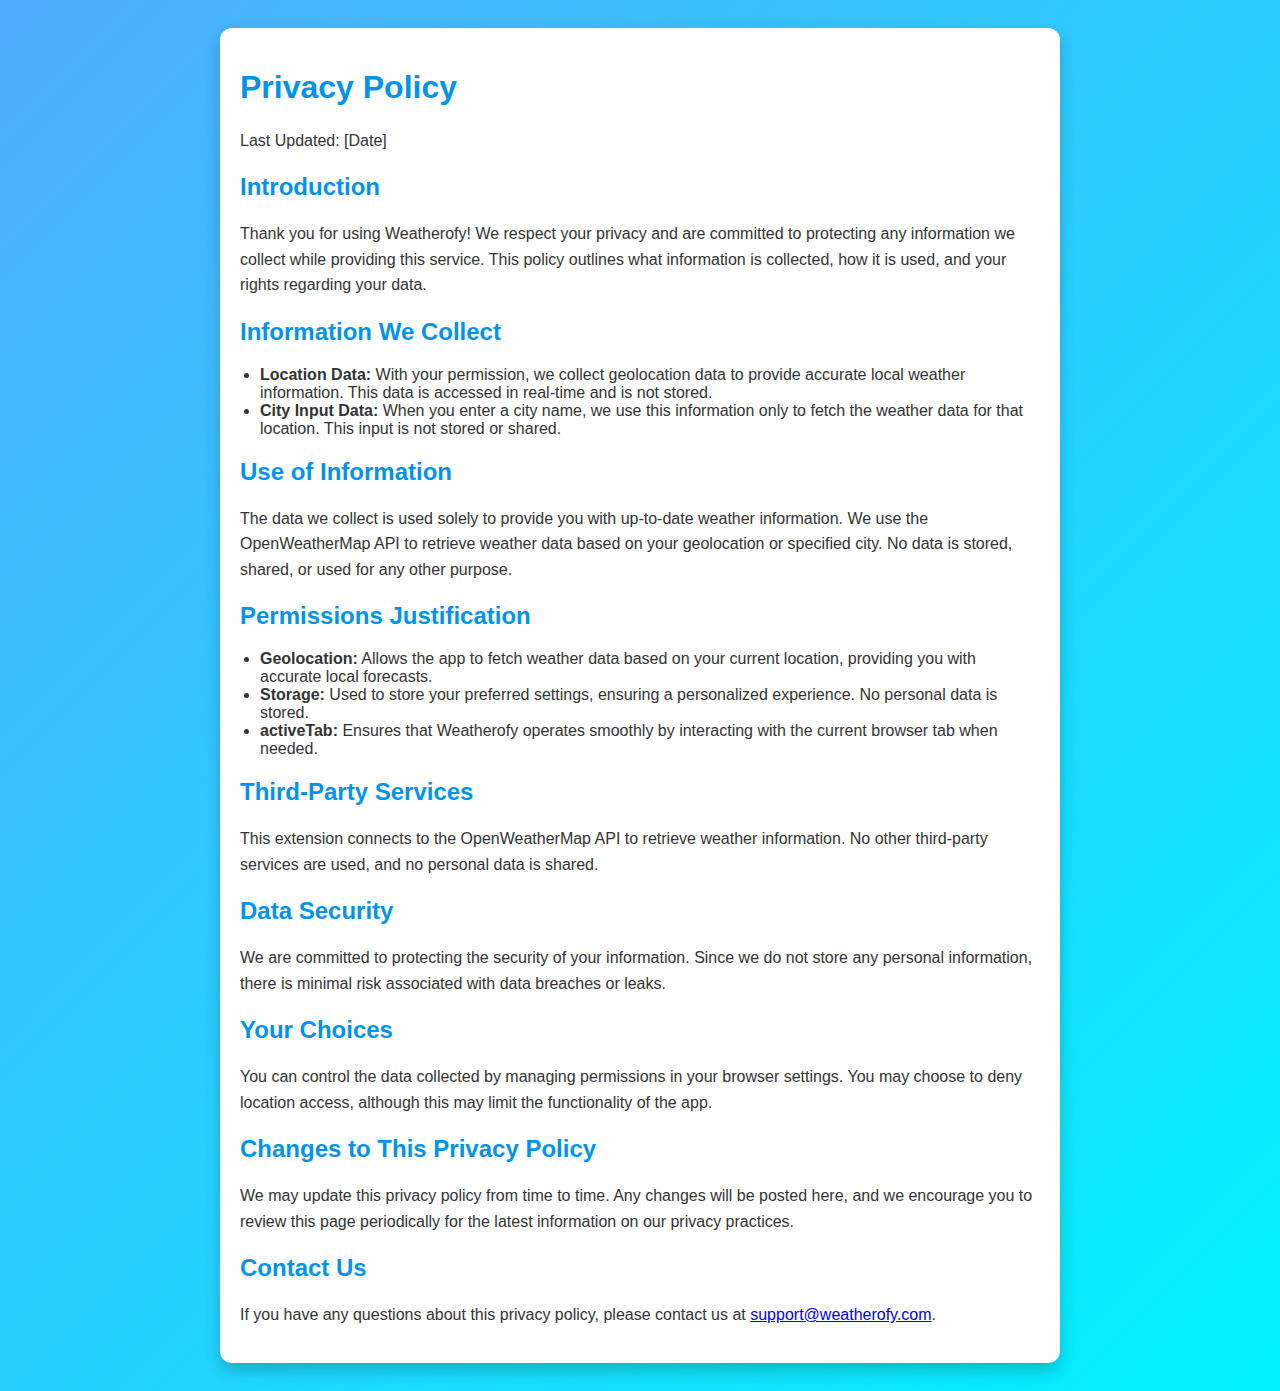
==== extension/weatherofy/privacy.html @ 62f7d486 "weatherofy privacy page created" ====
<!DOCTYPE html>
<html lang="en">
  <head>
    <meta charset="UTF-8" />
    <meta name="viewport" content="width=device-width, initial-scale=1.0" />
    <title>Weatherofy Privacy Policy</title>
    <link rel="stylesheet" href="styles.css" />
    <style>
      /* Additional styling for privacy policy page */
      body {
        font-family: Arial, sans-serif;
        display: flex;
        justify-content: center;
        align-items: flex-start;
        background: linear-gradient(135deg, #4facfe, #00f2fe);
        padding: 20px;
        color: #333;
      }

      .privacy-container {
        max-width: 800px;
        width: 100%;
        padding: 20px;
        background-color: #ffffff;
        border-radius: 12px;
        box-shadow: 0 8px 16px rgba(0, 0, 0, 0.2);
      }

      h1,
      h2 {
        color: #0093e9;
      }

      p {
        margin-bottom: 15px;
        line-height: 1.6;
      }

      ul {
        margin-bottom: 15px;
        padding-left: 20px;
        list-style-type: disc;
      }
    </style>
  </head>
  <body>
    <div class="privacy-container">
      <h1>Privacy Policy</h1>
      <p>Last Updated: [Date]</p>

      <h2>Introduction</h2>
      <p>
        Thank you for using Weatherofy! We respect your privacy and are
        committed to protecting any information we collect while providing this
        service. This policy outlines what information is collected, how it is
        used, and your rights regarding your data.
      </p>

      <h2>Information We Collect</h2>
      <ul>
        <li>
          <strong>Location Data:</strong> With your permission, we collect
          geolocation data to provide accurate local weather information. This
          data is accessed in real-time and is not stored.
        </li>
        <li>
          <strong>City Input Data:</strong> When you enter a city name, we use
          this information only to fetch the weather data for that location.
          This input is not stored or shared.
        </li>
      </ul>

      <h2>Use of Information</h2>
      <p>
        The data we collect is used solely to provide you with up-to-date
        weather information. We use the OpenWeatherMap API to retrieve weather
        data based on your geolocation or specified city. No data is stored,
        shared, or used for any other purpose.
      </p>

      <h2>Permissions Justification</h2>
      <ul>
        <li>
          <strong>Geolocation:</strong> Allows the app to fetch weather data
          based on your current location, providing you with accurate local
          forecasts.
        </li>
        <li>
          <strong>Storage:</strong> Used to store your preferred settings,
          ensuring a personalized experience. No personal data is stored.
        </li>
        <li>
          <strong>activeTab:</strong> Ensures that Weatherofy operates smoothly
          by interacting with the current browser tab when needed.
        </li>
      </ul>

      <h2>Third-Party Services</h2>
      <p>
        This extension connects to the OpenWeatherMap API to retrieve weather
        information. No other third-party services are used, and no personal
        data is shared.
      </p>

      <h2>Data Security</h2>
      <p>
        We are committed to protecting the security of your information. Since
        we do not store any personal information, there is minimal risk
        associated with data breaches or leaks.
      </p>

      <h2>Your Choices</h2>
      <p>
        You can control the data collected by managing permissions in your
        browser settings. You may choose to deny location access, although this
        may limit the functionality of the app.
      </p>

      <h2>Changes to This Privacy Policy</h2>
      <p>
        We may update this privacy policy from time to time. Any changes will be
        posted here, and we encourage you to review this page periodically for
        the latest information on our privacy practices.
      </p>

      <h2>Contact Us</h2>
      <p>
        If you have any questions about this privacy policy, please contact us
        at <a href="mailto:support@weatherofy.com">support@weatherofy.com</a>.
      </p>
    </div>
  </body>
</html>
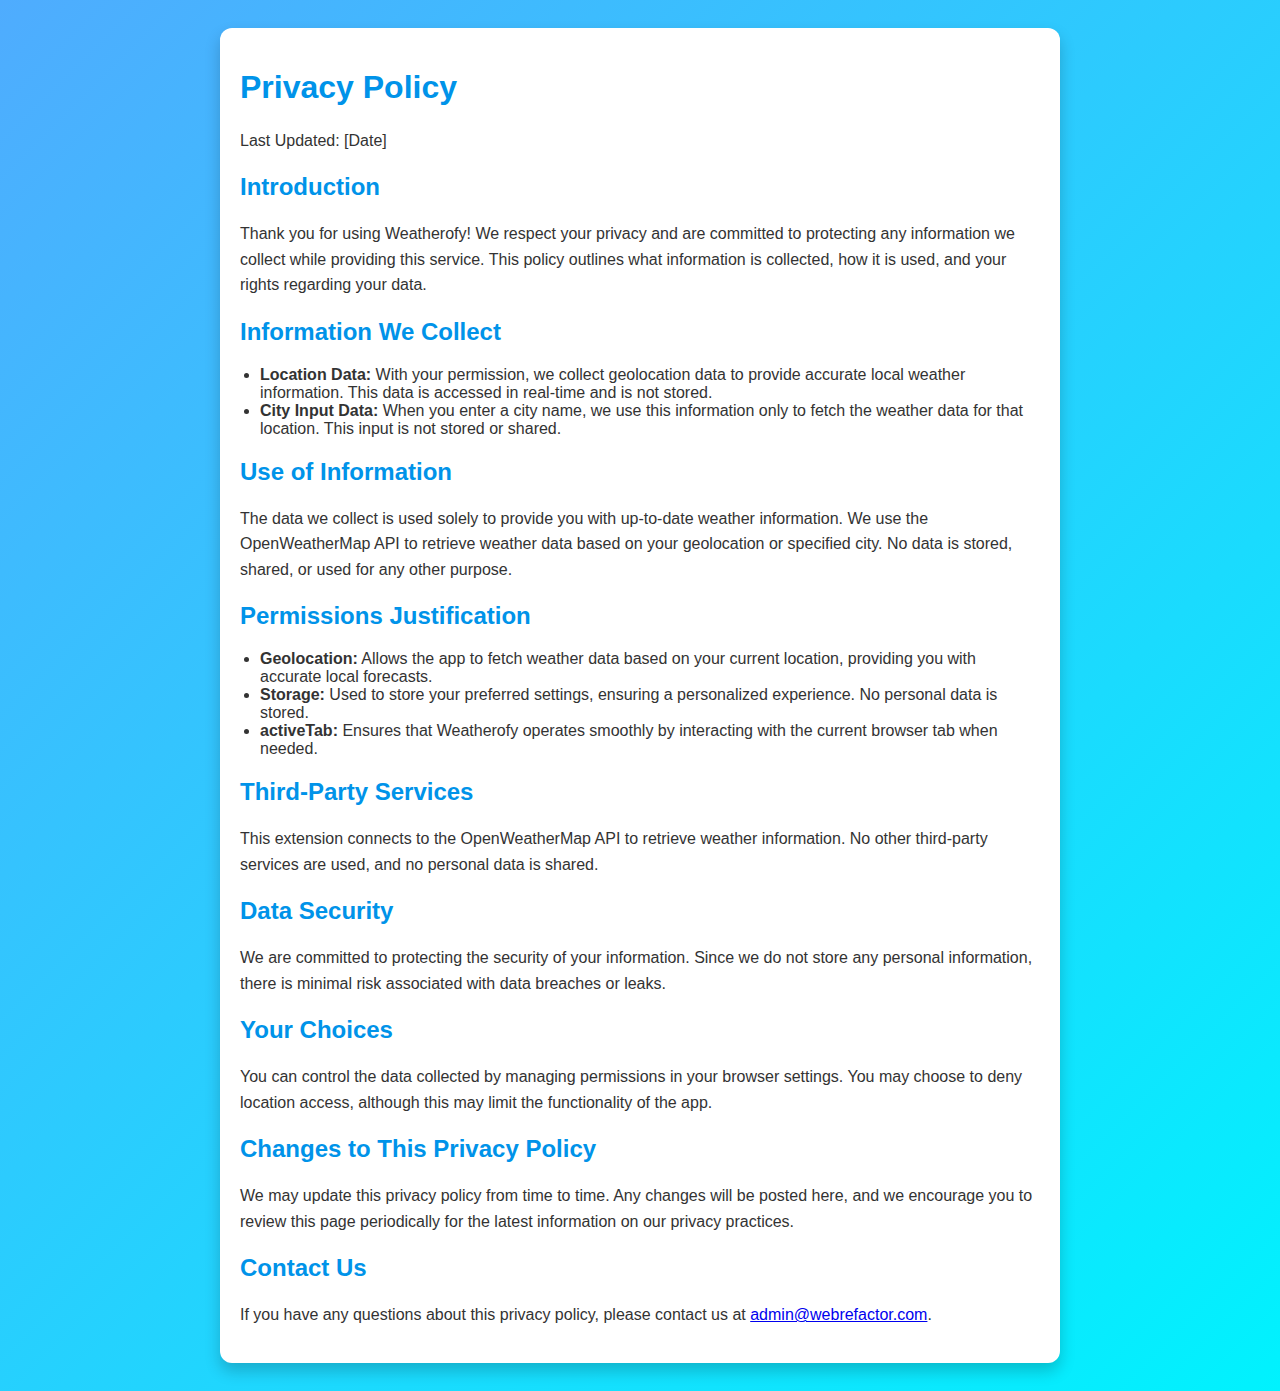
==== commit c7205f3c: "weatherofy privacy page created" ====
--- a/extension/weatherofy/privacy.html
+++ b/extension/weatherofy/privacy.html
@@ -126,7 +126,7 @@
       <h2>Contact Us</h2>
       <p>
         If you have any questions about this privacy policy, please contact us
-        at <a href="mailto:support@weatherofy.com">support@weatherofy.com</a>.
+        at <a href="mailto:support@weatherofy.com">admin@webrefactor.com</a>.
       </p>
     </div>
   </body>
